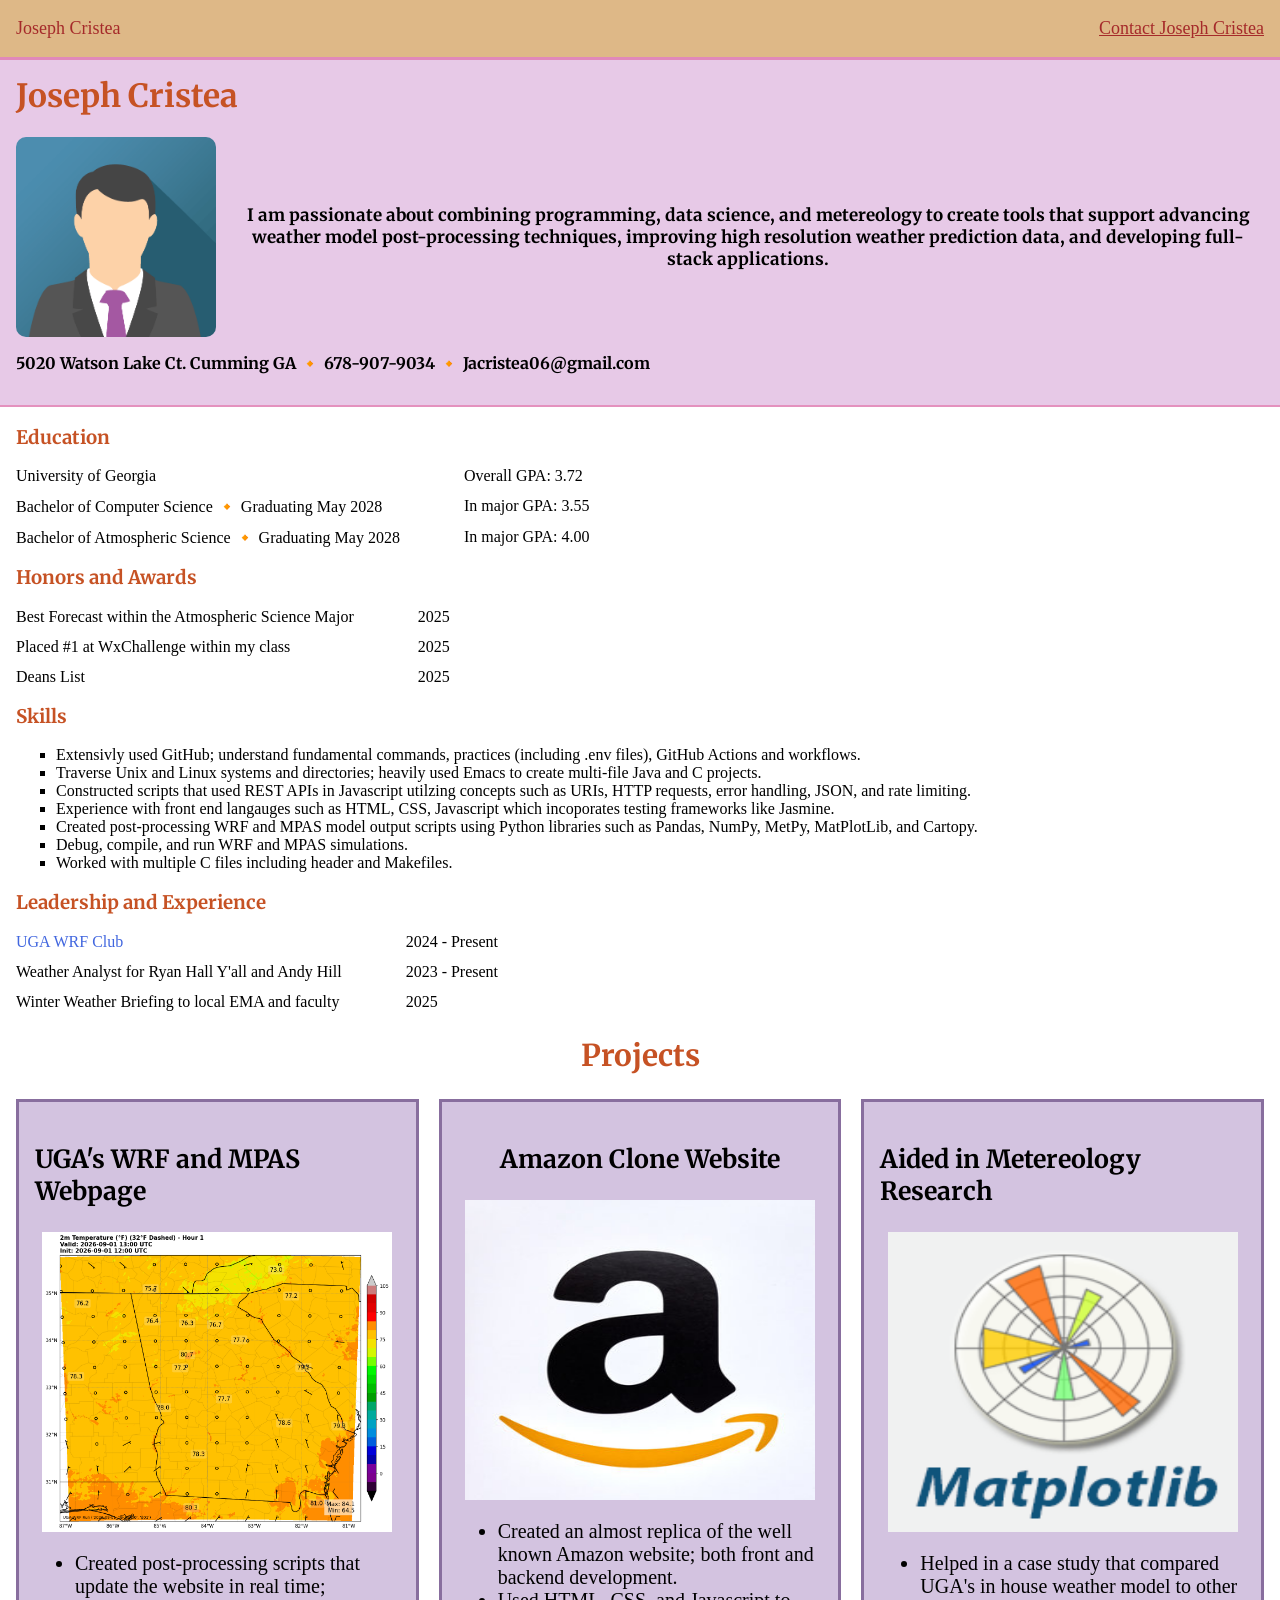
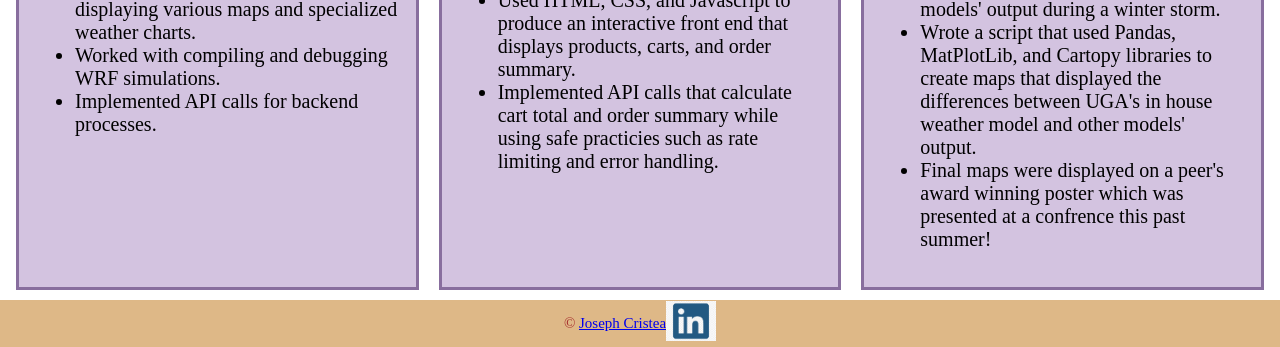
==== index.html @ 4c6cc577 "added static webpage" ====
<!DOCTYPE html>
<html lang="en">
  <head>
    <meta charset="UTF-8" />
    <meta name="viewport" content="width=device-width, initial-scale=1.0" />
    <link href="https://fonts.googleapis.com/css2?family=Merriweather:ital,opsz,wght@0,18..144,300..900;1,18..144,300..900&family=Oswald:wght@200..700&family=Playfair+Display:ital,wght@0,400..900;1,400..900&display=swap" rel="stylesheet">
    <link rel="stylesheet" href="css/style.css" />
    <title>Joseph Cristea</title>
  </head>
  <body>
    <div class="nav-container">
      <nav>
        <p>Joseph Cristea</p>
        <a href="contact.html">Contact Joseph Cristea</a>
      </nav>
    </div>

    <div class="top-header-container">
      <header>
        <h1 class="font">Joseph Cristea</h1>
        <div class="inner-top-header-container">
          <img src="images/img_avatar.png" width="200px" alt="headshot photo">
          <p class="tagline">I am passionate about combining programming, data science, and metereology to create tools that support advancing weather model post-processing techniques, improving high resolution weather prediction data, and developing full-stack applications.</p>
         </div>
        <p class="address">5020 Watson Lake Ct. Cumming GA &#128312 678-907-9034 &#128312 Jacristea06@gmail.com</p>
       
      </header>
    </div>
    
    <hr>

    <section>
    <h3>Education</h3>
      <dl>
        <dt>University of Georgia</dt> <dd>Overall GPA: 3.72</dd>
        <dt>Bachelor of Computer Science &#128312 Graduating May 2028</dt> <dd>In major GPA: 3.55</dd>
        <dt>Bachelor of Atmospheric Science &#128312 Graduating May 2028</dt> <dd>In major GPA: 4.00</dd>
      </dl>
    </section>

    <section>
      <h3>Honors and Awards</h3>
      <dl>
        <dt>Best Forecast within the Atmospheric Science Major</dt> 
        <dd>2025</dd>
        <dt>Placed #1 at WxChallenge within my class</dt>
        <dd>2025</dd>
        <dt>Deans List</dt> 
        <dd>2025</dd>
      </dl>
    </section>

    <section>
      <h3>Skills</h3>
      <ul>
        <li>Extensivly used GitHub; understand fundamental commands, practices (including .env files), GitHub Actions and workflows.</li>
        <li>Traverse Unix and Linux systems and directories; heavily used Emacs to create multi-file Java and C projects.</li>
        <li>Constructed scripts that used REST APIs in Javascript utilzing concepts such as URIs, HTTP requests, error handling, JSON, and rate limiting.</li>
        <li>Experience with front end langauges such as HTML, CSS, Javascript which incoporates testing frameworks like Jasmine.</li>
        <li>Created post-processing WRF and MPAS model output scripts using Python libraries such as Pandas, NumPy, MetPy, MatPlotLib, and Cartopy.</li>
        <li>Debug, compile, and run WRF and MPAS simulations.</li>
        <li>Worked with multiple C files including header and Makefiles.</li>
      </ul>
    </section>

    <section>
      <h3>Leadership and Experience</h3>
      <dl>
        <dt> <a href="https://wrf.weatherdawgs.net/" target="_blank">UGA WRF Club</a> </dt> <dd>2024 - Present</dd>
        <dt>Weather Analyst for Ryan Hall Y'all and Andy Hill</dt> <dd> 2023 - Present</dd>
        <dt>Winter Weather Briefing to local EMA and faculty</dt>
        <dd>2025</dd>
      </dl>
    </section>

    <h2 class="project-label">Projects</h2>
    <div class="three-col">
        <div class="card">
          <h3>UGA's WRF and MPAS Webpage</h3>
          <img src="images/hour_1.png" width="250px" alt="Picture of model output">
          <ul>
            <li>Created post-processing scripts that update the website in real time; displaying various maps and specialized weather charts.</li>
            <li>Worked with compiling and debugging WRF simulations.</li>
            <li>Implemented API calls for backend processes.</li>
          </ul>
        </div>
        <div class="card">
          <h3>Amazon Clone Website</h3>
          <img src="images/amazonLogo.jpg" width="250px" alt="Amazon Logo" id="amazon-logo">
          <ul>
            <li>Created an almost replica of the well known Amazon website; both front and backend development.</li>
            <li>Used HTML, CSS, and Javascript to produce an interactive front end that displays products, carts, and order summary.</li>
            <li>Implemented API calls that calculate cart total and order summary while using safe practicies such as rate limiting and error handling.</li>
          </ul>
        </div>
        <div class="card">
          <h3>Aided in Metereology Research</h3>
          <img src="images/matplotlib-tutorial.png" width="250px" alt="MatPlotLib logo" id="plt">
          <ul>
            <li>Helped in a case study that compared UGA's in house weather model to other models' output during a winter storm.</li>
            <li>Wrote a script that used Pandas, MatPlotLib, and Cartopy libraries to create maps that displayed the differences between UGA's in house weather model and other models' output.</li>
            <li>Final maps were displayed on a peer's award winning poster which was presented at a confrence this past summer!</li>
          </ul>
        </div>
    </div>

    <footer>
      <p>&copy; <a href="contact.html">Joseph Cristea</a></p>
      <a href="https://www.linkedin.com/in/joseph-cristea-422483433/e" target="_blank"><img src="images/LinkedInLogo.png" width="50px"></a>
    </footer>


  </body>
</html>
---- css/style.css ----
body {
  margin: 0px;
  }

/****************   Nav Section **********************/
nav {
  margin-left: 1rem;
  margin-right: 1rem;
  margin-bottom: 0px;
  padding: 0px;

  display: flex;
  justify-content: space-between;
  align-items: center;
}

nav a {
  color:brown;
}

.nav-container {
  background-color: burlywood;
  color:brown;
  font-size: 18px;
}

/***********************  Footer Section   **************************/
footer {
  background-color: burlywood;
  color: brown;
  font-size: 15px;

  display: flex;
  justify-content: center;
  align-items: center;
}

/*********** Splash Page ************************/
header {
  margin-top: 0px;
  margin-left: 1rem;
  margin-right: 1rem;
  padding: 0px;
}

header h1 {
  font-family: "Merriweather", sans-serif;
  color:rgba(198, 81, 35, 0.996);
  font-weight: bold;
  margin-top: 1rem;

  display: flex;
  justify-self: center;
}

header img {
  border-radius: 10px;
}

.address {
 font-family: "Merriweather", sans-serif;
 font-weight: bold;
 font-weight: 20px;

 display: flex;
 justify-self: center;
}

.tagline {
  font-family: "Merriweather", sans-serif;
  margin-left: 1rem;
  font-weight: bold;
  font-size: 17px;
  text-align: center;
 
}

.top-header-container{
  background-color: rgba(227, 191, 227, 0.84);
  border-top: 3px solid rgba(223, 122, 177, 0.829);
  padding-bottom: 1rem;
}

.inner-top-header-container{
  display: flex;
  justify-content: space-around;
  align-items: center;
}

/************* Sections ********************/
hr {
  margin: 0px;
  border: none;
  height: 2px;
  background-color: rgba(223, 122, 177, 0.829);
}

section {
  margin-left: 1rem;
}

section h3 {
  font-family: "Merriweather", sans-serif;
  color:rgba(198, 81, 35, 0.996);
}

section dl {
  display: grid;
  grid-template-columns: max-content 1fr;
  gap: 12px 24px;
  margin: 0px;
}

section ul {
  list-style-type: square;
}

section a {
  color: rgb(66, 103, 223);
  text-decoration: none;
}

section a:hover {
  color:purple;
}

/**************   Projects   *****************/
.project-label {
  text-align: center;
  font-family: "Merriweather", sans-serif;
  color:rgba(198, 81, 35, 0.996);
  font-size: 30px;
}

.three-col {
	display: grid;
  grid-template-columns: repeat(3, 1fr);
  gap: 20px;
  margin-bottom: 10px;
  margin-left: 1rem;
  margin-right: 1rem;
}

.card h3 {
   font-family: "Merriweather", sans-serif;
   font-weight: bold;
   font-size: 25px;
}

.card img {
  display: block;
  width: 350px;
}

#amazon-logo {
  height: 300px;
}

#plt {
  height: 300px;
}

.card {
  border: 3px solid rgb(136, 110, 158);
  padding: 1rem;
  background-color: rgb(211, 195, 224);

  display: flex;
  flex-direction: column;
  align-items: center;
}

.card ul {
  font-size: 20px;
}

/**************   Responsiveness   *****************/
@media (max-width: 680px) {
    nav {
      flex-direction: column;
      align-items: flex-start;

    }
    .three-col {
      display: grid;
      grid-template-columns: 1fr
      
    }
}

/**************   Contact Page   *****************/
.one-col {
  display: flex;
  flex-direction: column;
  gap: 1rem;
}

input {
  width: 300px;
}

textarea {
   width: 300px
}

button {
  width: 100px;
}
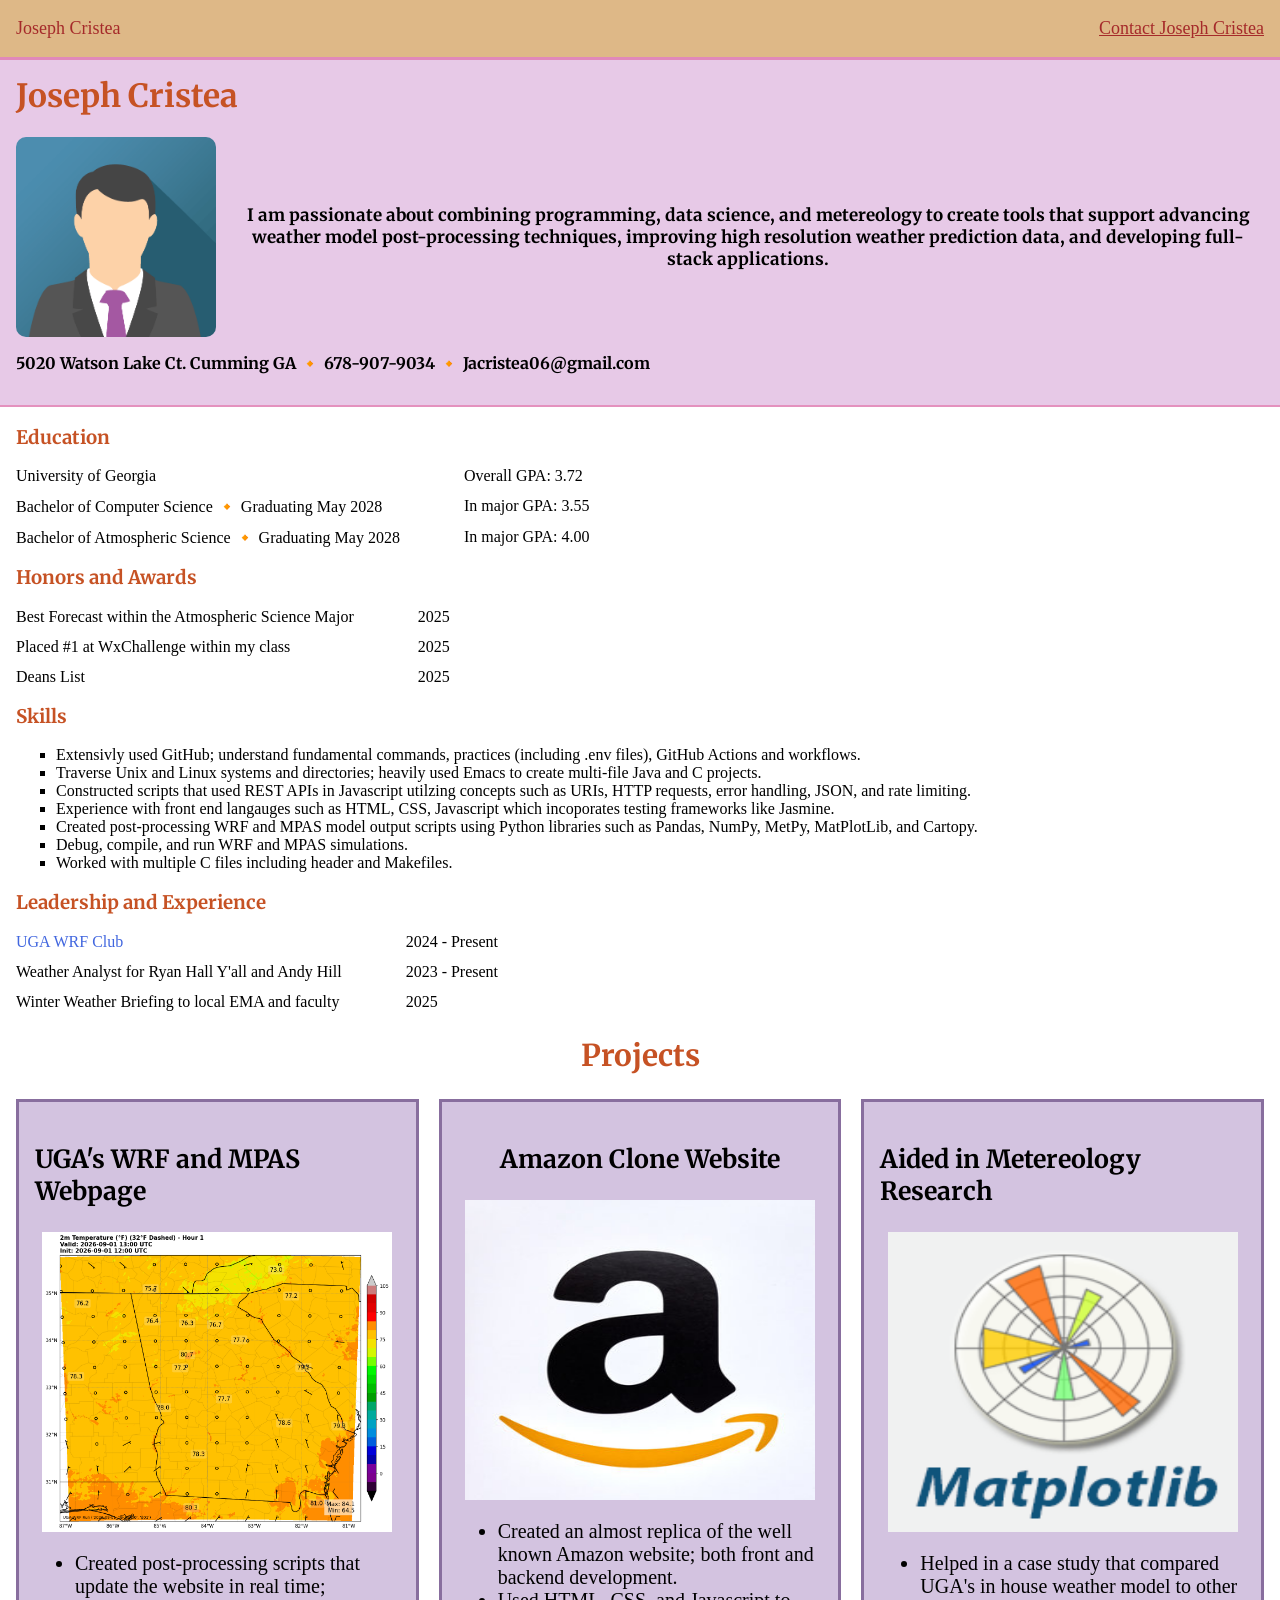
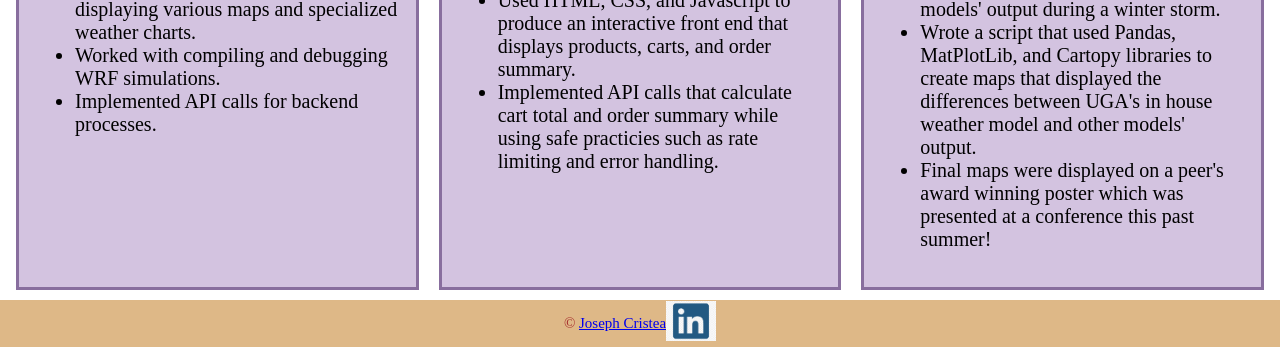
==== commit 6e9bf48f: "fixed spelling mistake" ====
--- a/index.html
+++ b/index.html
@@ -99,7 +99,7 @@
           <ul>
             <li>Helped in a case study that compared UGA's in house weather model to other models' output during a winter storm.</li>
             <li>Wrote a script that used Pandas, MatPlotLib, and Cartopy libraries to create maps that displayed the differences between UGA's in house weather model and other models' output.</li>
-            <li>Final maps were displayed on a peer's award winning poster which was presented at a confrence this past summer!</li>
+            <li>Final maps were displayed on a peer's award winning poster which was presented at a conference this past summer!</li>
           </ul>
         </div>
     </div>
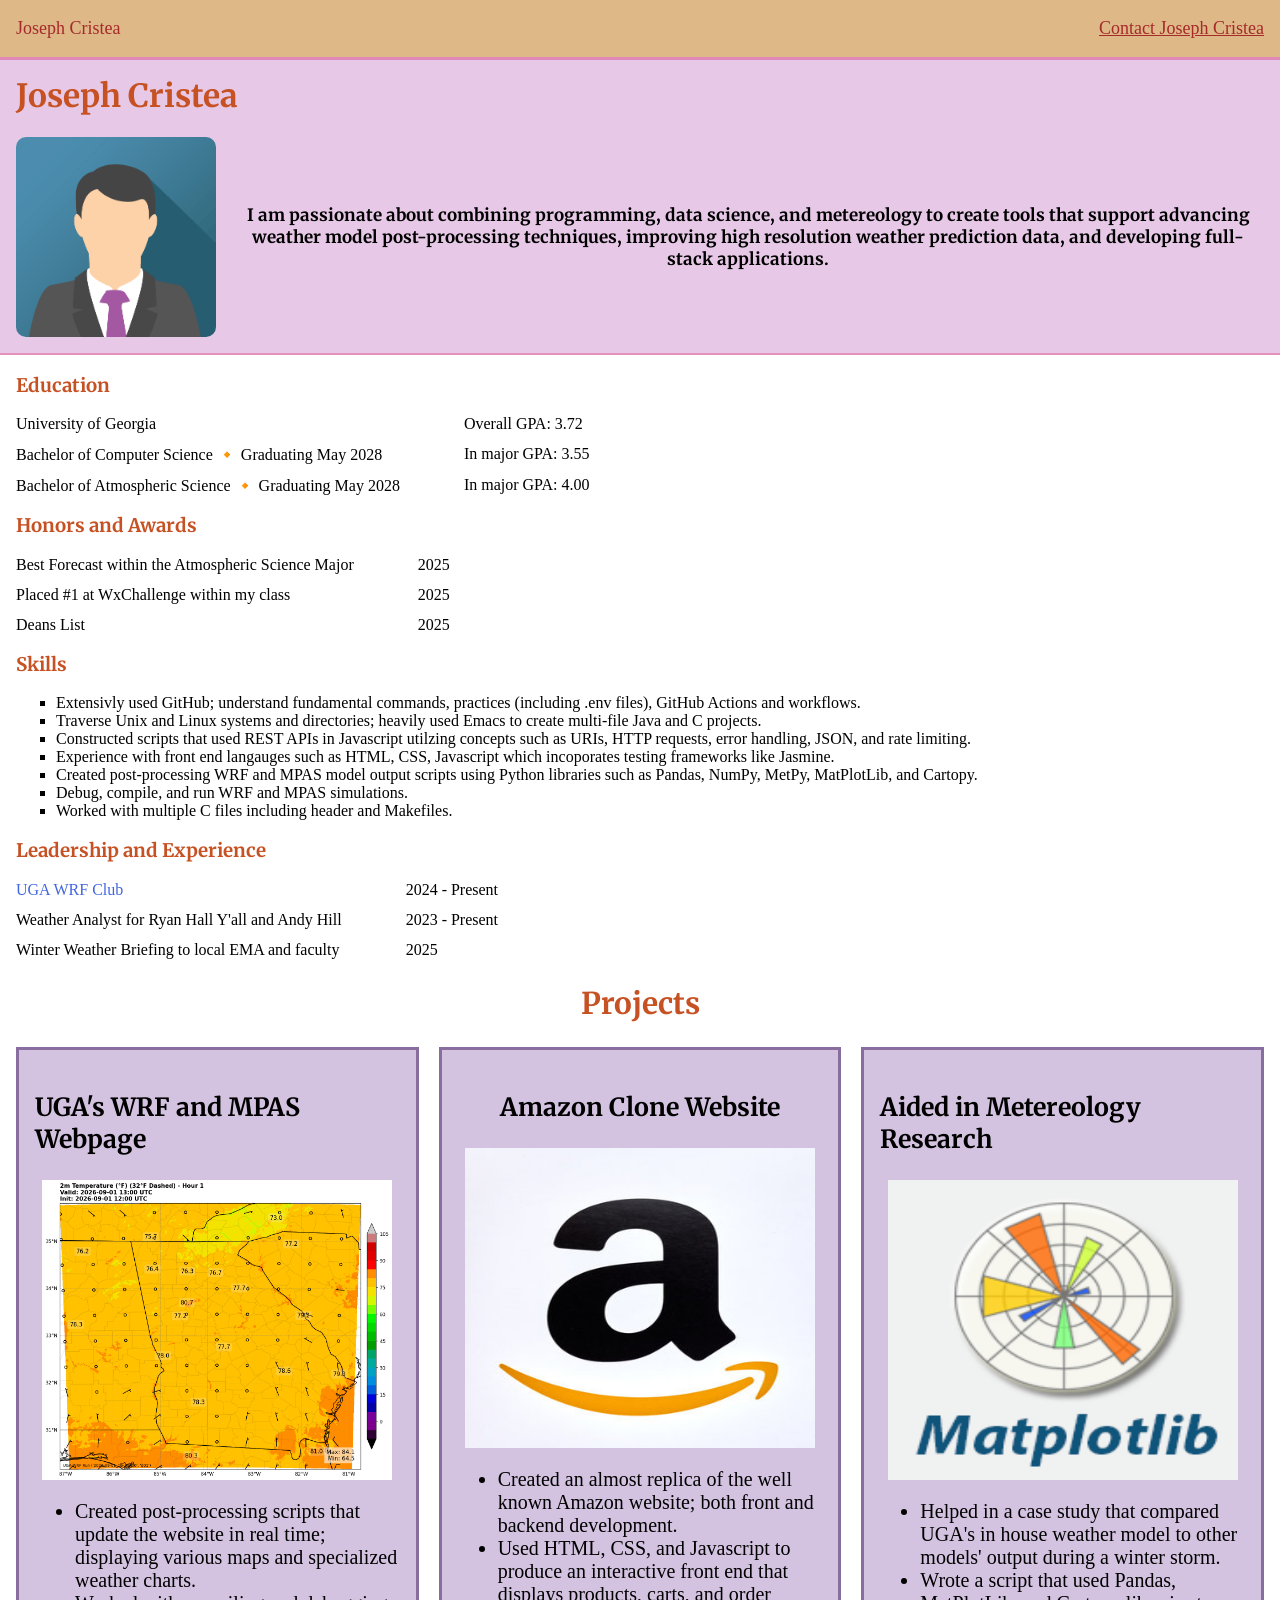
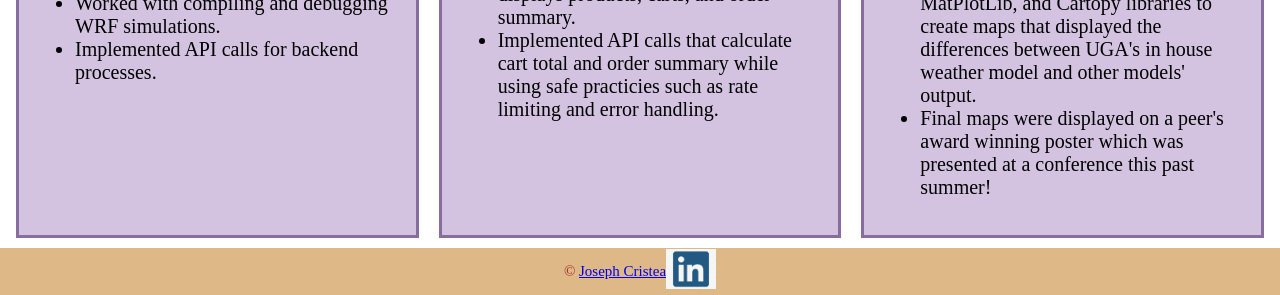
==== commit 4f36bbf5: "changes" ====
--- a/index.html
+++ b/index.html
@@ -22,7 +22,7 @@
           <img src="images/img_avatar.png" width="200px" alt="headshot photo">
           <p class="tagline">I am passionate about combining programming, data science, and metereology to create tools that support advancing weather model post-processing techniques, improving high resolution weather prediction data, and developing full-stack applications.</p>
          </div>
-        <p class="address">5020 Watson Lake Ct. Cumming GA &#128312 678-907-9034 &#128312 Jacristea06@gmail.com</p>
+        
        
       </header>
     </div>
